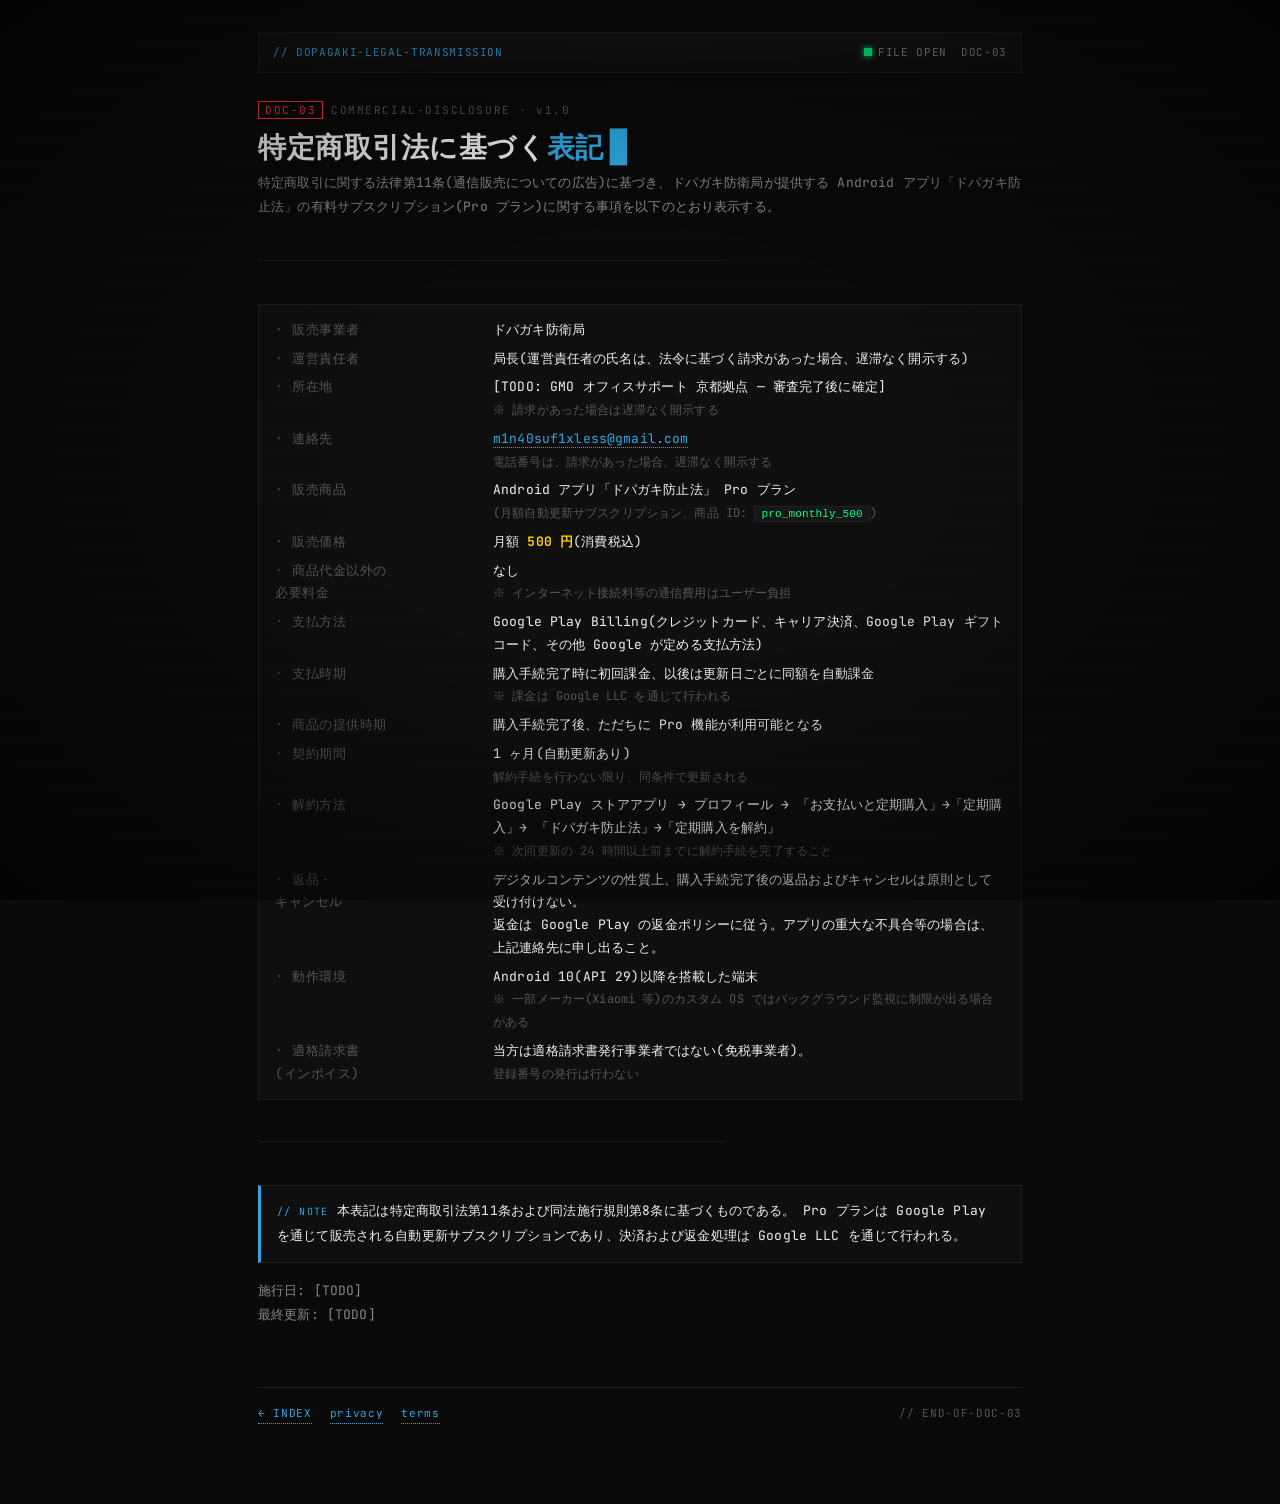
==== legal.html @ a241af57 "Add files via upload" ====
<!DOCTYPE html>
<html lang="ja">
<head>
<meta charset="UTF-8">
<meta name="viewport" content="width=device-width,initial-scale=1">
<title>特定商取引法に基づく表記 / ドパガキ防止法</title>
<meta name="description" content="ドパガキ防止法 特定商取引法に基づく表記">
<meta name="theme-color" content="#0A0A0A">
<link rel="stylesheet" href="assets/style.css">
</head>
<body>
<div class="frame">

  <div class="term-bar">
    <span class="left">// DOPAGAKI-LEGAL-TRANSMISSION</span>
    <span class="right">
      <span><span class="blink"></span>FILE OPEN</span>
      <span>DOC-03</span>
    </span>
  </div>

  <div class="eyebrow"><span class="tag">DOC-03</span>COMMERCIAL-DISCLOSURE · v1.0</div>
  <h1>特定商取引法に基づく<span class="accent">表記</span></h1>
  <p class="subhead">
    特定商取引に関する法律第11条(通信販売についての広告)に基づき、ドパガキ防衛局が提供する Android アプリ「ドパガキ防止法」の有料サブスクリプション(Pro プラン)に関する事項を以下のとおり表示する。
  </p>

  <pre class="ascii-rule">─────────────────────────────────────────────────────────────────</pre>

  <dl class="kv">
    <dt>販売事業者</dt>
    <dd>ドパガキ防衛局</dd>

    <dt>運営責任者</dt>
    <dd>局長(運営責任者の氏名は、法令に基づく請求があった場合、遅滞なく開示する)</dd>

    <dt>所在地</dt>
    <dd>
      [TODO: GMO オフィスサポート 京都拠点 — 審査完了後に確定]<br>
      <span style="color: var(--fg-muted); font-size: 12px;">※ 請求があった場合は遅滞なく開示する</span>
    </dd>

    <dt>連絡先</dt>
    <dd>
      <a href="mailto:m1n40suf1xless@gmail.com">m1n40suf1xless@gmail.com</a><br>
      <span style="color: var(--fg-muted); font-size: 12px;">電話番号は、請求があった場合、遅滞なく開示する</span>
    </dd>

    <dt>販売商品</dt>
    <dd>
      Android アプリ「ドパガキ防止法」 Pro プラン<br>
      <span style="color: var(--fg-muted); font-size: 12px;">(月額自動更新サブスクリプション、商品 ID: <code>pro_monthly_500</code>)</span>
    </dd>

    <dt>販売価格</dt>
    <dd>月額 <strong>500 円</strong>(消費税込)</dd>

    <dt>商品代金以外の<br>必要料金</dt>
    <dd>
      なし<br>
      <span style="color: var(--fg-muted); font-size: 12px;">※ インターネット接続料等の通信費用はユーザー負担</span>
    </dd>

    <dt>支払方法</dt>
    <dd>
      Google Play Billing(クレジットカード、キャリア決済、Google Play ギフトコード、その他 Google が定める支払方法)
    </dd>

    <dt>支払時期</dt>
    <dd>
      購入手続完了時に初回課金、以後は更新日ごとに同額を自動課金<br>
      <span style="color: var(--fg-muted); font-size: 12px;">※ 課金は Google LLC を通じて行われる</span>
    </dd>

    <dt>商品の提供時期</dt>
    <dd>購入手続完了後、ただちに Pro 機能が利用可能となる</dd>

    <dt>契約期間</dt>
    <dd>
      1 ヶ月(自動更新あり)<br>
      <span style="color: var(--fg-muted); font-size: 12px;">解約手続を行わない限り、同条件で更新される</span>
    </dd>

    <dt>解約方法</dt>
    <dd>
      Google Play ストアアプリ → プロフィール →
      「お支払いと定期購入」→「定期購入」→
      「ドパガキ防止法」→「定期購入を解約」<br>
      <span style="color: var(--fg-muted); font-size: 12px;">※ 次回更新の 24 時間以上前までに解約手続を完了すること</span>
    </dd>

    <dt>返品・<br>キャンセル</dt>
    <dd>
      デジタルコンテンツの性質上、購入手続完了後の返品およびキャンセルは原則として受け付けない。<br>
      返金は Google Play の返金ポリシーに従う。アプリの重大な不具合等の場合は、上記連絡先に申し出ること。
    </dd>

    <dt>動作環境</dt>
    <dd>
      Android 10(API 29)以降を搭載した端末<br>
      <span style="color: var(--fg-muted); font-size: 12px;">※ 一部メーカー(Xiaomi 等)のカスタム OS ではバックグラウンド監視に制限が出る場合がある</span>
    </dd>

    <dt>適格請求書<br>(インボイス)</dt>
    <dd>
      当方は適格請求書発行事業者ではない(免税事業者)。<br>
      <span style="color: var(--fg-muted); font-size: 12px;">登録番号の発行は行わない</span>
    </dd>
  </dl>

  <pre class="ascii-rule">─────────────────────────────────────────────────────────────────</pre>

  <div class="notice info">
    <div class="label">// NOTE</div>
    本表記は特定商取引法第11条および同法施行規則第8条に基づくものである。
    Pro プランは Google Play を通じて販売される自動更新サブスクリプションであり、決済および返金処理は Google LLC を通じて行われる。
  </div>

  <p class="subhead">
    施行日: [TODO]<br>
    最終更新: [TODO]
  </p>

  <footer class="term-footer">
    <span class="nav-links">
      <a href="index.html">← INDEX</a>
      <a href="privacy.html">privacy</a>
      <a href="terms.html">terms</a>
    </span>
    <span>// END-OF-DOC-03</span>
  </footer>

</div>
</body>
</html>
---- assets/style.css ----
/* ============================================================
   DOPAGAKI-LEGAL // STYLE TRANSMISSION v1
   ============================================================ */

@import url('https://fonts.googleapis.com/css2?family=JetBrains+Mono:wght@400;500;700&display=swap');

:root {
  --bg:        #0A0A0A;
  --bg-2:      #0F0F0F;
  --bg-3:      #161616;
  --fg:        #F0F0F0;
  --fg-sub:    #888888;
  --fg-muted:  #555555;
  --label:     #444444;
  --green:     #00FF88;
  --yellow:    #FFCC00;
  --orange:    #FF9933;
  --red:       #FF3344;
  --cyan:      #2EA7E0;
  --rule:      #1f1f1f;

  --mono: 'JetBrains Mono', 'Cica', 'BIZ UDGothic',
          'Noto Sans Mono CJK JP', 'Yu Gothic', 'Meiryo',
          ui-monospace, Consolas, monospace;
}

* { box-sizing: border-box; margin: 0; padding: 0; }

html { background: var(--bg); }

body {
  font-family: var(--mono);
  background: var(--bg);
  color: var(--fg);
  font-size: 14px;
  line-height: 1.75;
  letter-spacing: 0.01em;
  min-height: 100vh;
  padding: 0;
  font-feature-settings: "tnum" 1;
  text-rendering: optimizeLegibility;
  -webkit-font-smoothing: antialiased;
}

/* ---------- CRT scanlines + vignette + grain overlay ---------- */
body::before {
  content: '';
  position: fixed;
  inset: 0;
  pointer-events: none;
  background:
    repeating-linear-gradient(
      0deg,
      rgba(255,255,255,0.018) 0px,
      rgba(255,255,255,0.018) 1px,
      transparent 2px,
      transparent 3px
    );
  z-index: 9998;
  mix-blend-mode: overlay;
}

body::after {
  content: '';
  position: fixed;
  inset: 0;
  pointer-events: none;
  background:
    radial-gradient(ellipse at center,
      transparent 35%,
      rgba(0,0,0,0.55) 95%,
      rgba(0,0,0,0.85) 100%);
  z-index: 9999;
}

/* ---------- Layout ---------- */
.frame {
  max-width: 820px;
  margin: 0 auto;
  padding: 32px 28px 80px;
  position: relative;
}

/* ---------- Terminal header bar ---------- */
.term-bar {
  border: 1px solid var(--rule);
  background:
    linear-gradient(180deg, var(--bg-3) 0%, var(--bg-2) 100%);
  padding: 10px 14px;
  margin-bottom: 28px;
  display: flex;
  justify-content: space-between;
  align-items: center;
  flex-wrap: wrap;
  gap: 12px;
  font-size: 11px;
  letter-spacing: 0.06em;
}
.term-bar .left   { color: var(--cyan); }
.term-bar .right  { color: var(--fg-sub); display: flex; gap: 14px; align-items: center;}
.term-bar .blink  {
  display: inline-block;
  width: 8px; height: 8px;
  background: var(--green);
  margin-right: 6px;
  animation: pulse 1.6s ease-in-out infinite;
  box-shadow: 0 0 6px var(--green);
}
@keyframes pulse {
  0%,100% { opacity: 1; }
  50%     { opacity: 0.35; }
}

/* ---------- Eyebrow / file metadata ---------- */
.eyebrow {
  color: var(--fg-muted);
  font-size: 11px;
  letter-spacing: 0.14em;
  margin-bottom: 8px;
}
.eyebrow .tag {
  color: var(--red);
  padding: 1px 6px;
  border: 1px solid var(--red);
  margin-right: 8px;
}

/* ---------- Headings ---------- */
h1 {
  font-family: var(--mono);
  font-size: 28px;
  line-height: 1.3;
  font-weight: 700;
  letter-spacing: 0.02em;
  margin: 4px 0 6px;
  color: var(--fg);
}
h1 .accent { color: var(--cyan); }
h1::after {
  content: '█';
  display: inline-block;
  color: var(--cyan);
  margin-left: 6px;
  animation: cursor-blink 1.1s steps(1) infinite;
  vertical-align: baseline;
}
@keyframes cursor-blink {
  0%, 49%   { opacity: 1; }
  50%, 100% { opacity: 0; }
}

.subhead {
  color: var(--fg-sub);
  font-size: 13px;
  margin-bottom: 28px;
}

h2 {
  font-size: 16px;
  font-weight: 700;
  color: var(--cyan);
  letter-spacing: 0.04em;
  margin: 44px 0 14px;
  padding-bottom: 6px;
  border-bottom: 1px solid var(--rule);
}
h2::before {
  content: '> ';
  color: var(--fg-muted);
}

h3 {
  font-size: 13px;
  font-weight: 700;
  color: var(--yellow);
  letter-spacing: 0.04em;
  margin: 24px 0 8px;
}
h3::before {
  content: '// ';
  color: var(--fg-muted);
}

/* ---------- Body text ---------- */
p, li {
  color: var(--fg);
  font-size: 14px;
  line-height: 1.85;
  margin: 0 0 12px;
}

ul, ol {
  padding-left: 22px;
  margin: 0 0 14px;
}
li {
  margin-bottom: 6px;
}
li::marker {
  color: var(--cyan);
}

strong { color: var(--yellow); font-weight: 700; }
em     { color: var(--orange); font-style: normal; }

code {
  background: var(--bg-3);
  color: var(--green);
  padding: 1px 6px;
  border: 1px solid var(--rule);
  font-size: 0.92em;
}

/* ---------- Links ---------- */
a {
  color: var(--cyan);
  text-decoration: none;
  border-bottom: 1px dotted var(--cyan);
  transition: text-shadow 80ms linear, color 80ms linear;
}
a:hover {
  color: var(--fg);
  text-shadow: 1.5px 0 var(--red), -1.5px 0 var(--cyan);
  border-bottom-color: var(--red);
}

/* ---------- ASCII rule ---------- */
.ascii-rule {
  display: block;
  color: var(--rule);
  white-space: nowrap;
  overflow: hidden;
  font-size: 12px;
  margin: 32px 0;
  user-select: none;
  letter-spacing: 0;
}

/* ---------- Boxed notice (used for warnings / TODO blocks) ---------- */
.notice {
  border: 1px solid var(--rule);
  background: var(--bg-2);
  padding: 14px 16px;
  margin: 16px 0;
  font-size: 13px;
  position: relative;
}
.notice.warn   { border-left: 3px solid var(--red);    }
.notice.info   { border-left: 3px solid var(--cyan);   }
.notice.todo   { border-left: 3px solid var(--yellow); }
.notice .label {
  display: inline-block;
  color: var(--fg-muted);
  font-size: 10px;
  letter-spacing: 0.14em;
  margin-bottom: 4px;
}
.notice.warn   .label { color: var(--red);    }
.notice.info   .label { color: var(--cyan);   }
.notice.todo   .label { color: var(--yellow); }

/* ---------- Definition list (info tables) ---------- */
dl.kv {
  display: grid;
  grid-template-columns: minmax(140px, 200px) 1fr;
  gap: 6px 18px;
  border: 1px solid var(--rule);
  padding: 14px 16px;
  background: var(--bg-2);
  margin: 16px 0 24px;
  font-size: 13px;
}
dl.kv dt {
  color: var(--fg-muted);
  letter-spacing: 0.04em;
}
dl.kv dt::before {
  content: '· ';
  color: var(--label);
}
dl.kv dd {
  color: var(--fg);
}

/* ---------- Footer / nav ---------- */
.term-footer {
  margin-top: 60px;
  padding-top: 16px;
  border-top: 1px solid var(--rule);
  display: flex;
  justify-content: space-between;
  flex-wrap: wrap;
  gap: 12px;
  font-size: 11px;
  letter-spacing: 0.06em;
  color: var(--fg-muted);
}
.term-footer .nav-links {
  display: flex;
  gap: 18px;
}

/* ---------- Index page specific ---------- */
.doc-grid {
  display: grid;
  grid-template-columns: 1fr;
  gap: 14px;
  margin: 36px 0;
}
.doc-card {
  display: block;
  border: 1px solid var(--rule);
  background: var(--bg-2);
  padding: 18px 20px;
  text-decoration: none;
  color: var(--fg);
  border-bottom: 1px solid var(--rule);
  transition: background 100ms linear, border-color 100ms linear;
  position: relative;
}
.doc-card:hover {
  background: var(--bg-3);
  border-color: var(--cyan);
  text-shadow: none;
}
.doc-card .doc-id {
  font-size: 10px;
  color: var(--fg-muted);
  letter-spacing: 0.14em;
  margin-bottom: 6px;
}
.doc-card .doc-title {
  font-size: 16px;
  font-weight: 700;
  color: var(--fg);
  margin-bottom: 4px;
}
.doc-card .doc-title .accent { color: var(--cyan); }
.doc-card .doc-desc {
  font-size: 12px;
  color: var(--fg-sub);
  line-height: 1.6;
}
.doc-card::after {
  content: '→';
  position: absolute;
  right: 20px;
  top: 50%;
  transform: translateY(-50%);
  color: var(--fg-muted);
  font-size: 18px;
  transition: color 100ms linear, transform 100ms linear;
}
.doc-card:hover::after {
  color: var(--cyan);
  transform: translateY(-50%) translateX(4px);
}

/* ---------- Big index hero ---------- */
.hero {
  margin: 14px 0 28px;
}
.hero .hero-id {
  font-size: 11px;
  color: var(--fg-muted);
  letter-spacing: 0.18em;
  margin-bottom: 12px;
}
.hero .hero-title {
  font-size: 36px;
  line-height: 1.2;
  font-weight: 700;
  letter-spacing: 0.01em;
}
.hero .hero-title .accent { color: var(--cyan); }
.hero .hero-sub {
  color: var(--fg-sub);
  font-size: 13px;
  margin-top: 8px;
  line-height: 1.7;
}

/* ---------- Responsive ---------- */
@media (max-width: 560px) {
  .frame { padding: 22px 16px 60px; }
  .hero .hero-title { font-size: 26px; }
  h1 { font-size: 22px; }
  h2 { font-size: 15px; }
  dl.kv { grid-template-columns: 1fr; gap: 2px 0; }
  dl.kv dd { margin-bottom: 10px; padding-left: 12px; }
  .term-bar { font-size: 10px; }
}

/* ---------- Selection ---------- */
::selection {
  background: var(--cyan);
  color: var(--bg);
}

/* ---------- Scrollbar (WebKit) ---------- */
::-webkit-scrollbar { width: 10px; height: 10px; }
::-webkit-scrollbar-track { background: var(--bg); }
::-webkit-scrollbar-thumb { background: var(--bg-3); border: 1px solid var(--rule); }
::-webkit-scrollbar-thumb:hover { background: var(--rule); }
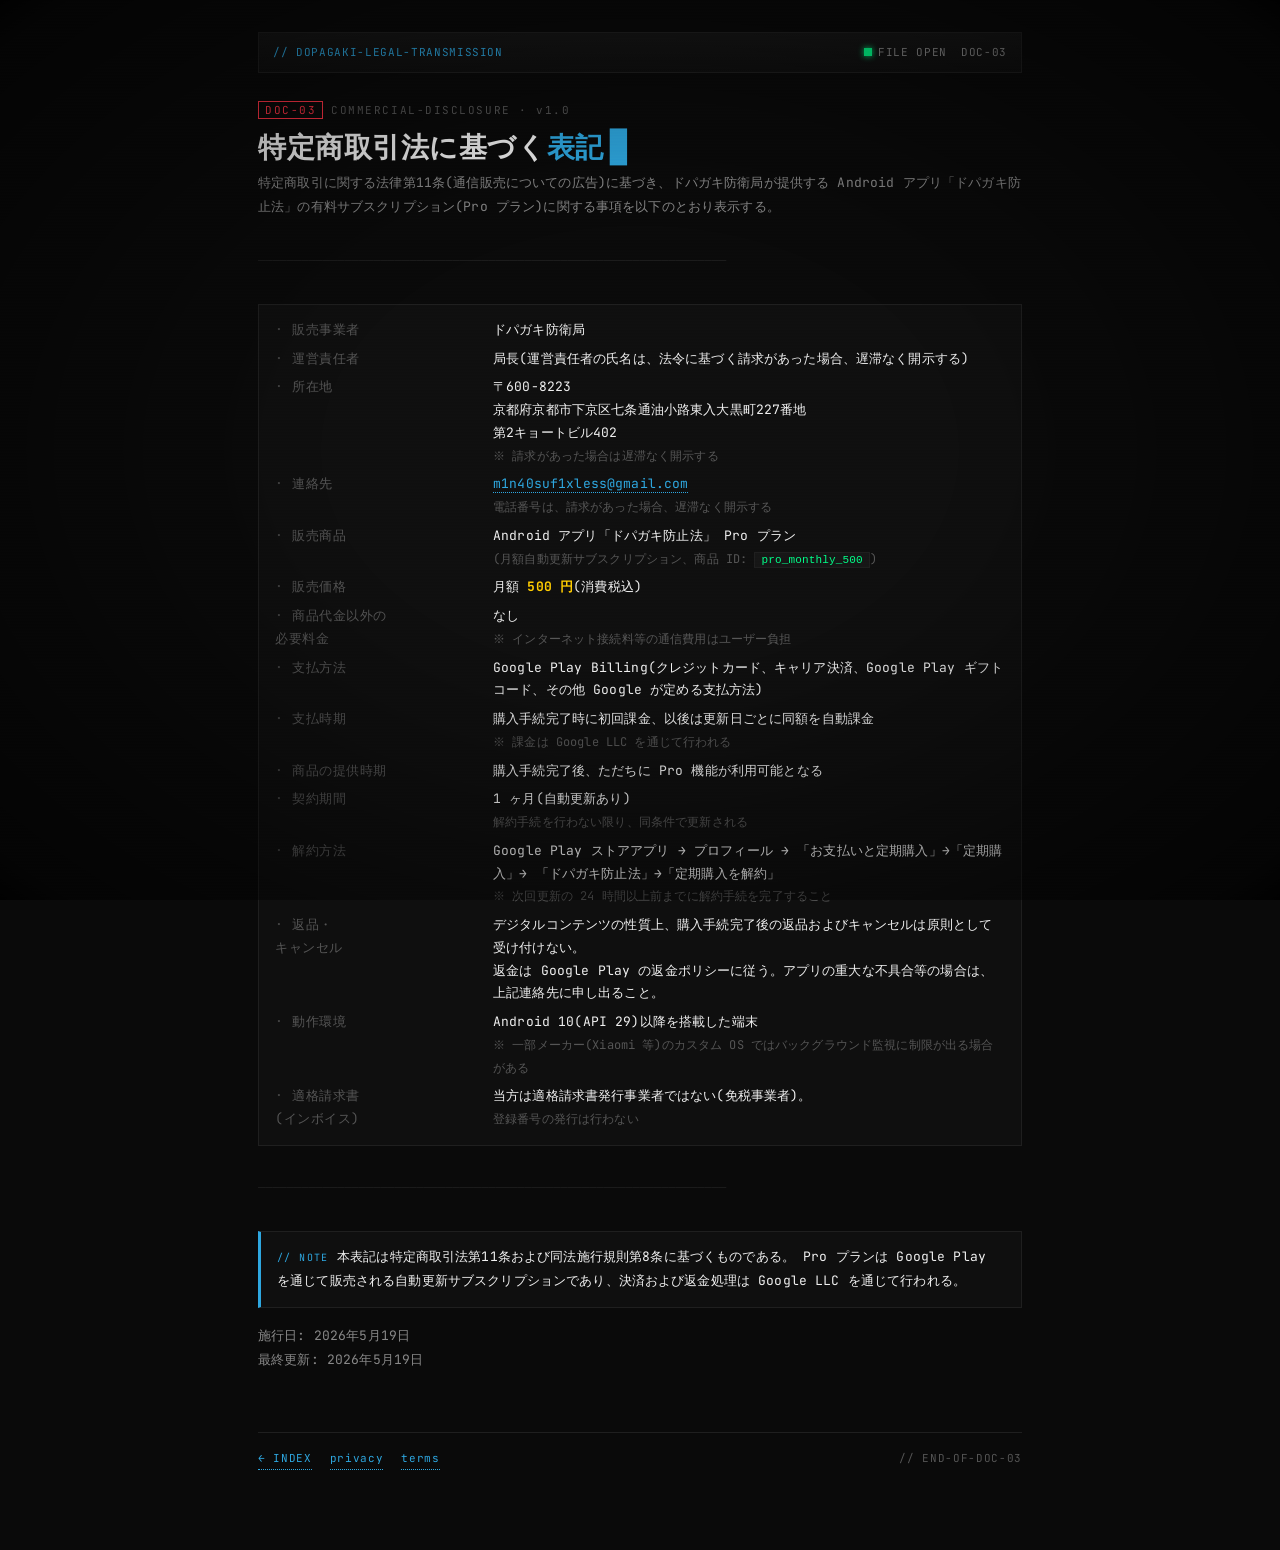
==== commit 8a882970: "Add files via upload" ====
--- a/legal.html
+++ b/legal.html
@@ -36,7 +36,9 @@
 
     <dt>所在地</dt>
     <dd>
-      [TODO: GMO オフィスサポート 京都拠点 — 審査完了後に確定]<br>
+      〒600-8223<br>
+      京都府京都市下京区七条通油小路東入大黒町227番地<br>
+      第2キョートビル402<br>
       <span style="color: var(--fg-muted); font-size: 12px;">※ 請求があった場合は遅滞なく開示する</span>
     </dd>
 
@@ -117,8 +119,8 @@
   </div>
 
   <p class="subhead">
-    施行日: [TODO]<br>
-    最終更新: [TODO]
+    施行日: 2026年5月19日<br>
+    最終更新: 2026年5月19日
   </p>
 
   <footer class="term-footer">
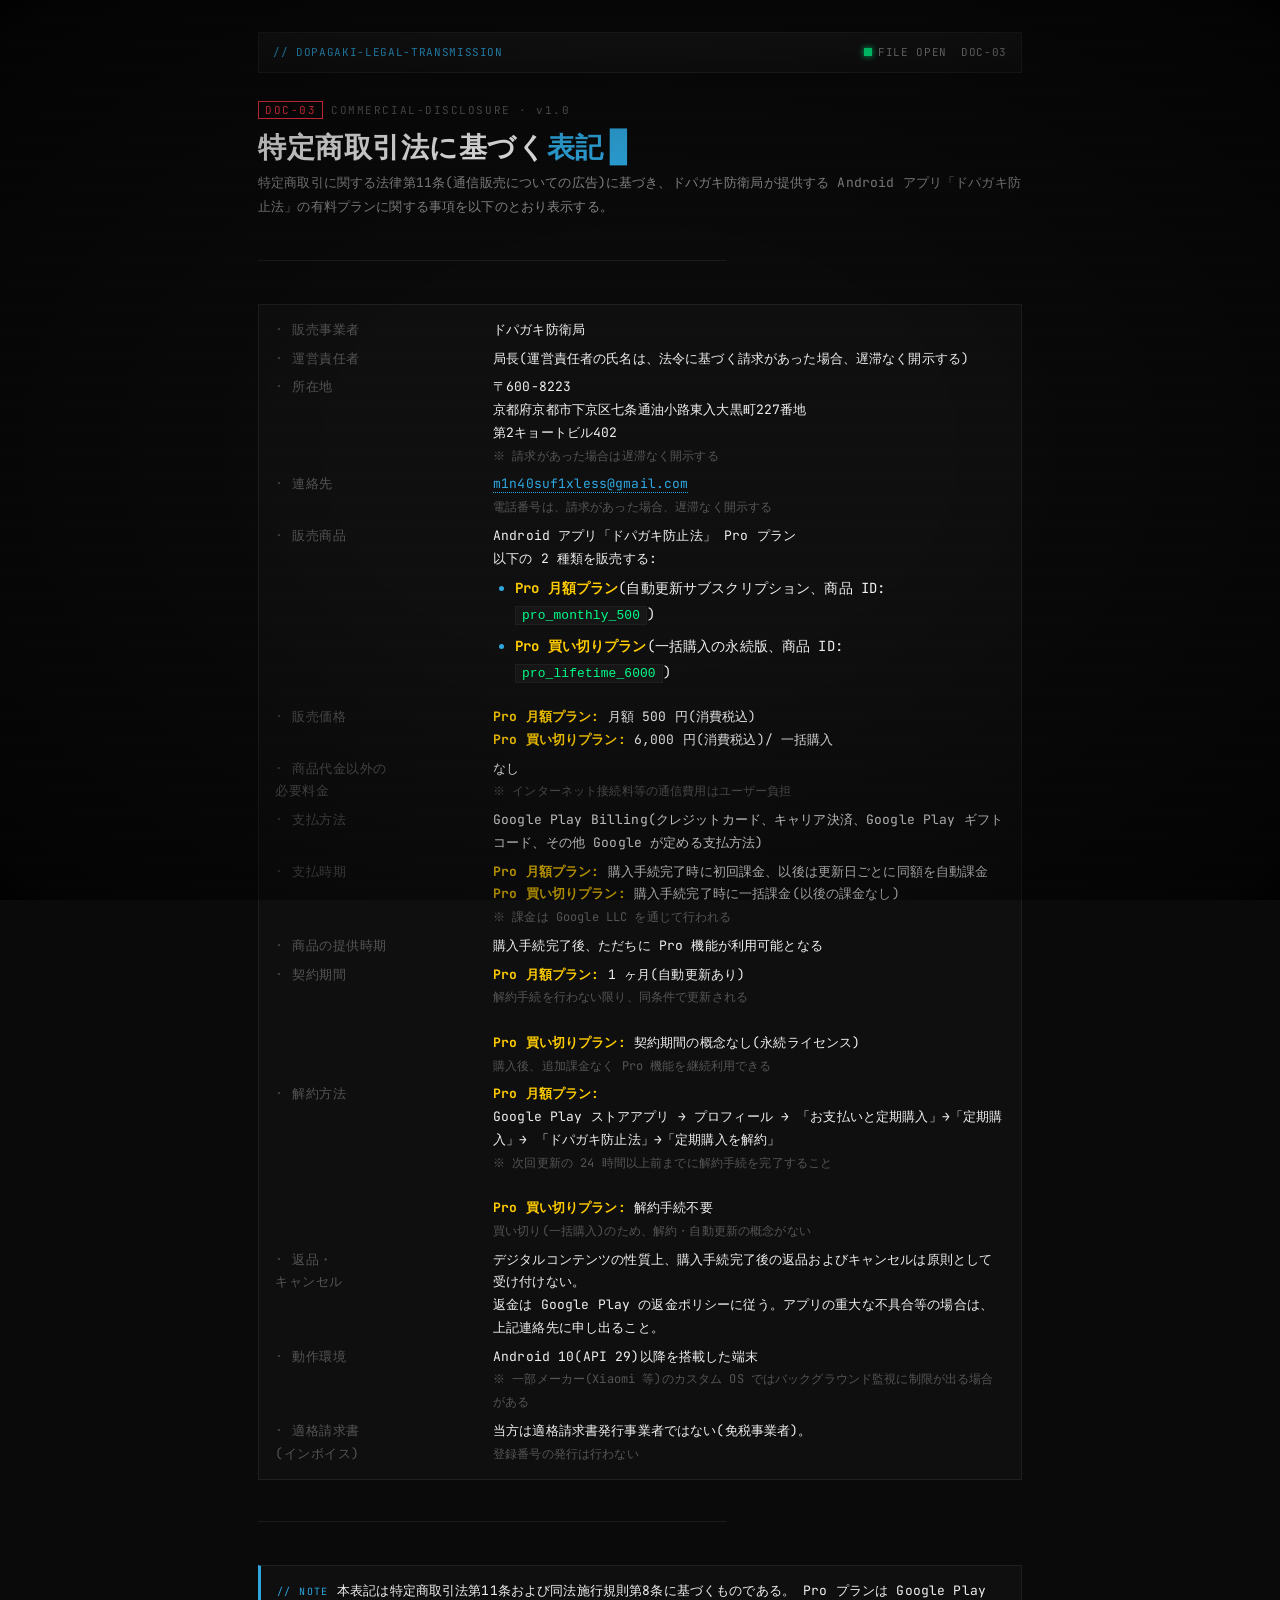
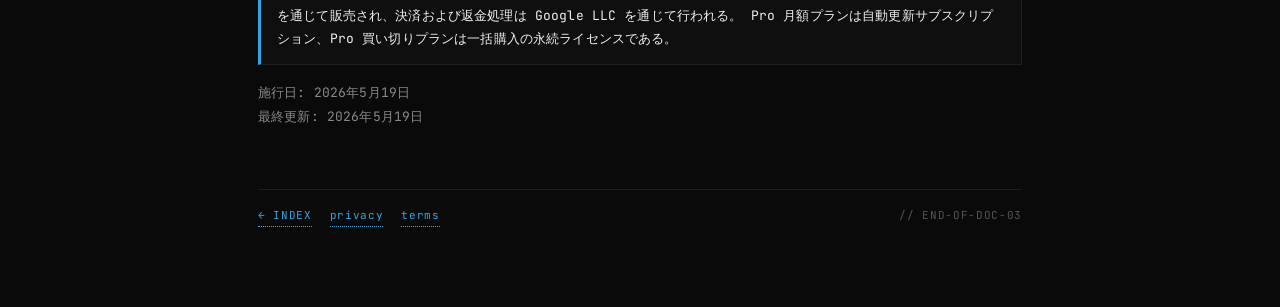
==== commit a03c4382: "買い切りプラン ¥6,000 を追加 / 第6条再構成 / 6.6 買切特性 + 6.9 サービス終了時取扱い追加" ====
--- a/legal.html
+++ b/legal.html
@@ -22,7 +22,7 @@
   <div class="eyebrow"><span class="tag">DOC-03</span>COMMERCIAL-DISCLOSURE · v1.0</div>
   <h1>特定商取引法に基づく<span class="accent">表記</span></h1>
   <p class="subhead">
-    特定商取引に関する法律第11条(通信販売についての広告)に基づき、ドパガキ防衛局が提供する Android アプリ「ドパガキ防止法」の有料サブスクリプション(Pro プラン)に関する事項を以下のとおり表示する。
+    特定商取引に関する法律第11条(通信販売についての広告)に基づき、ドパガキ防衛局が提供する Android アプリ「ドパガキ防止法」の有料プランに関する事項を以下のとおり表示する。
   </p>
 
   <pre class="ascii-rule">─────────────────────────────────────────────────────────────────</pre>
@@ -51,11 +51,18 @@
     <dt>販売商品</dt>
     <dd>
       Android アプリ「ドパガキ防止法」 Pro プラン<br>
-      <span style="color: var(--fg-muted); font-size: 12px;">(月額自動更新サブスクリプション、商品 ID: <code>pro_monthly_500</code>)</span>
+      以下の 2 種類を販売する:
+      <ul style="margin-top: 6px;">
+        <li><strong>Pro 月額プラン</strong>(自動更新サブスクリプション、商品 ID: <code>pro_monthly_500</code>)</li>
+        <li><strong>Pro 買い切りプラン</strong>(一括購入の永続版、商品 ID: <code>pro_lifetime_6000</code>)</li>
+      </ul>
     </dd>
 
     <dt>販売価格</dt>
-    <dd>月額 <strong>500 円</strong>(消費税込)</dd>
+    <dd>
+      <strong>Pro 月額プラン:</strong> 月額 500 円(消費税込)<br>
+      <strong>Pro 買い切りプラン:</strong> 6,000 円(消費税込)/ 一括購入
+    </dd>
 
     <dt>商品代金以外の<br>必要料金</dt>
     <dd>
@@ -70,7 +77,8 @@
 
     <dt>支払時期</dt>
     <dd>
-      購入手続完了時に初回課金、以後は更新日ごとに同額を自動課金<br>
+      <strong>Pro 月額プラン:</strong> 購入手続完了時に初回課金、以後は更新日ごとに同額を自動課金<br>
+      <strong>Pro 買い切りプラン:</strong> 購入手続完了時に一括課金(以後の課金なし)<br>
       <span style="color: var(--fg-muted); font-size: 12px;">※ 課金は Google LLC を通じて行われる</span>
     </dd>
 
@@ -79,16 +87,21 @@
 
     <dt>契約期間</dt>
     <dd>
-      1 ヶ月(自動更新あり)<br>
-      <span style="color: var(--fg-muted); font-size: 12px;">解約手続を行わない限り、同条件で更新される</span>
+      <strong>Pro 月額プラン:</strong> 1 ヶ月(自動更新あり)<br>
+      <span style="color: var(--fg-muted); font-size: 12px;">解約手続を行わない限り、同条件で更新される</span><br><br>
+      <strong>Pro 買い切りプラン:</strong> 契約期間の概念なし(永続ライセンス)<br>
+      <span style="color: var(--fg-muted); font-size: 12px;">購入後、追加課金なく Pro 機能を継続利用できる</span>
     </dd>
 
     <dt>解約方法</dt>
     <dd>
+      <strong>Pro 月額プラン:</strong><br>
       Google Play ストアアプリ → プロフィール →
       「お支払いと定期購入」→「定期購入」→
       「ドパガキ防止法」→「定期購入を解約」<br>
-      <span style="color: var(--fg-muted); font-size: 12px;">※ 次回更新の 24 時間以上前までに解約手続を完了すること</span>
+      <span style="color: var(--fg-muted); font-size: 12px;">※ 次回更新の 24 時間以上前までに解約手続を完了すること</span><br><br>
+      <strong>Pro 買い切りプラン:</strong> 解約手続不要<br>
+      <span style="color: var(--fg-muted); font-size: 12px;">買い切り(一括購入)のため、解約・自動更新の概念がない</span>
     </dd>
 
     <dt>返品・<br>キャンセル</dt>
@@ -115,7 +128,8 @@
   <div class="notice info">
     <div class="label">// NOTE</div>
     本表記は特定商取引法第11条および同法施行規則第8条に基づくものである。
-    Pro プランは Google Play を通じて販売される自動更新サブスクリプションであり、決済および返金処理は Google LLC を通じて行われる。
+    Pro プランは Google Play を通じて販売され、決済および返金処理は Google LLC を通じて行われる。
+    Pro 月額プランは自動更新サブスクリプション、Pro 買い切りプランは一括購入の永続ライセンスである。
   </div>
 
   <p class="subhead">
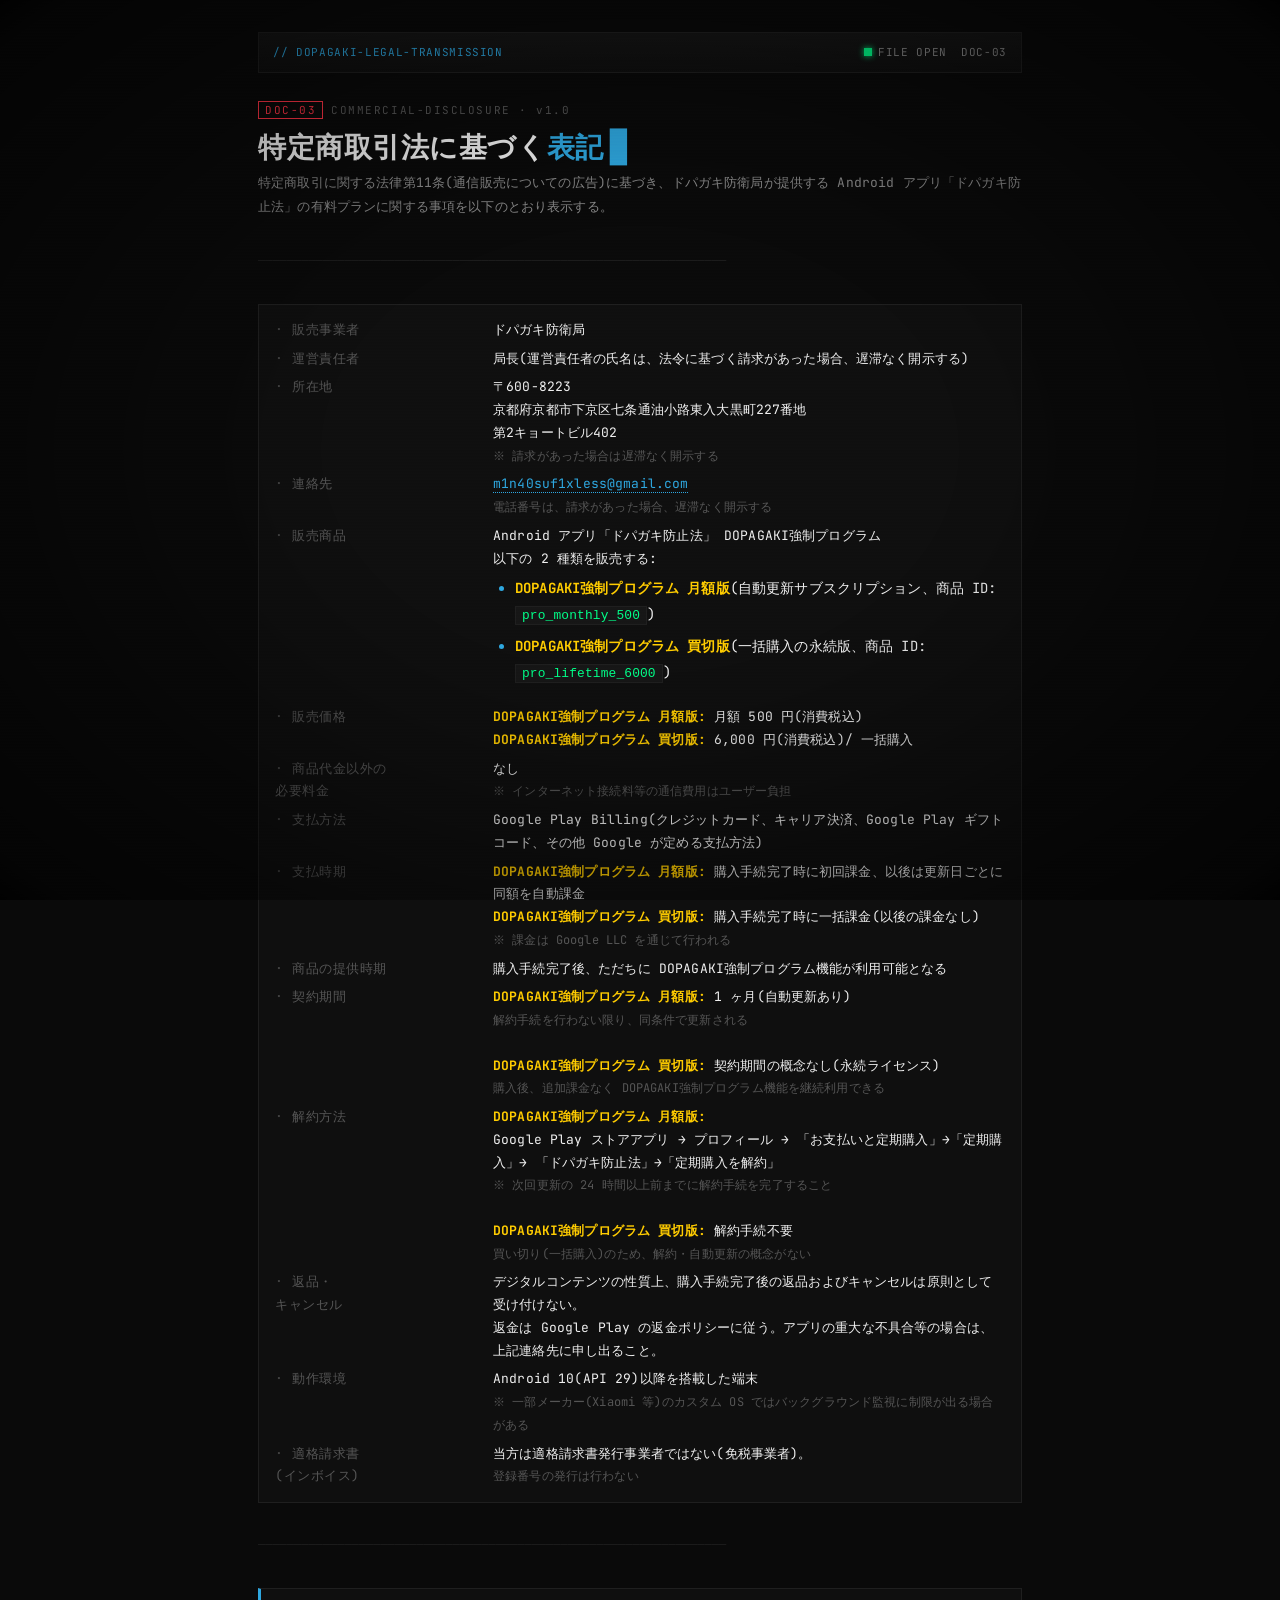
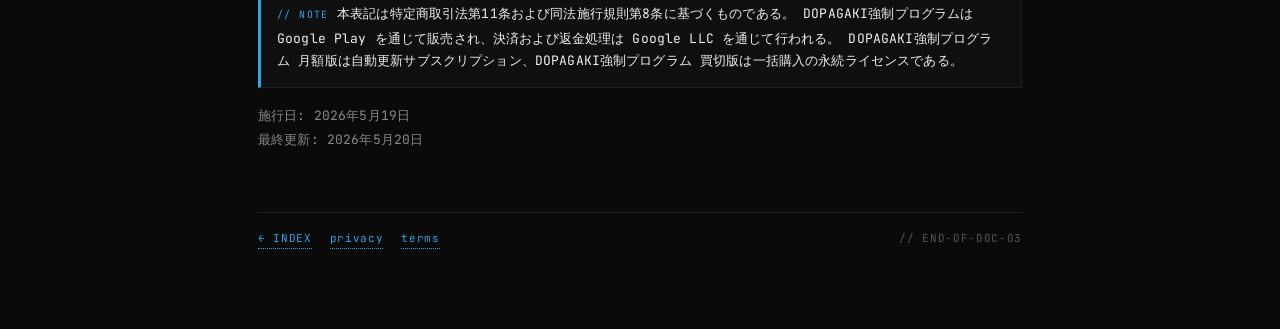
==== commit 8885de44: "v8: Rename Pro Plan to DOPAGAKI強制プログラム" ====
--- a/legal.html
+++ b/legal.html
@@ -50,18 +50,18 @@
 
     <dt>販売商品</dt>
     <dd>
-      Android アプリ「ドパガキ防止法」 Pro プラン<br>
+      Android アプリ「ドパガキ防止法」 DOPAGAKI強制プログラム<br>
       以下の 2 種類を販売する:
       <ul style="margin-top: 6px;">
-        <li><strong>Pro 月額プラン</strong>(自動更新サブスクリプション、商品 ID: <code>pro_monthly_500</code>)</li>
-        <li><strong>Pro 買い切りプラン</strong>(一括購入の永続版、商品 ID: <code>pro_lifetime_6000</code>)</li>
+        <li><strong>DOPAGAKI強制プログラム 月額版</strong>(自動更新サブスクリプション、商品 ID: <code>pro_monthly_500</code>)</li>
+        <li><strong>DOPAGAKI強制プログラム 買切版</strong>(一括購入の永続版、商品 ID: <code>pro_lifetime_6000</code>)</li>
       </ul>
     </dd>
 
     <dt>販売価格</dt>
     <dd>
-      <strong>Pro 月額プラン:</strong> 月額 500 円(消費税込)<br>
-      <strong>Pro 買い切りプラン:</strong> 6,000 円(消費税込)/ 一括購入
+      <strong>DOPAGAKI強制プログラム 月額版:</strong> 月額 500 円(消費税込)<br>
+      <strong>DOPAGAKI強制プログラム 買切版:</strong> 6,000 円(消費税込)/ 一括購入
     </dd>
 
     <dt>商品代金以外の<br>必要料金</dt>
@@ -77,30 +77,30 @@
 
     <dt>支払時期</dt>
     <dd>
-      <strong>Pro 月額プラン:</strong> 購入手続完了時に初回課金、以後は更新日ごとに同額を自動課金<br>
-      <strong>Pro 買い切りプラン:</strong> 購入手続完了時に一括課金(以後の課金なし)<br>
+      <strong>DOPAGAKI強制プログラム 月額版:</strong> 購入手続完了時に初回課金、以後は更新日ごとに同額を自動課金<br>
+      <strong>DOPAGAKI強制プログラム 買切版:</strong> 購入手続完了時に一括課金(以後の課金なし)<br>
       <span style="color: var(--fg-muted); font-size: 12px;">※ 課金は Google LLC を通じて行われる</span>
     </dd>
 
     <dt>商品の提供時期</dt>
-    <dd>購入手続完了後、ただちに Pro 機能が利用可能となる</dd>
+    <dd>購入手続完了後、ただちに DOPAGAKI強制プログラム機能が利用可能となる</dd>
 
     <dt>契約期間</dt>
     <dd>
-      <strong>Pro 月額プラン:</strong> 1 ヶ月(自動更新あり)<br>
+      <strong>DOPAGAKI強制プログラム 月額版:</strong> 1 ヶ月(自動更新あり)<br>
       <span style="color: var(--fg-muted); font-size: 12px;">解約手続を行わない限り、同条件で更新される</span><br><br>
-      <strong>Pro 買い切りプラン:</strong> 契約期間の概念なし(永続ライセンス)<br>
-      <span style="color: var(--fg-muted); font-size: 12px;">購入後、追加課金なく Pro 機能を継続利用できる</span>
+      <strong>DOPAGAKI強制プログラム 買切版:</strong> 契約期間の概念なし(永続ライセンス)<br>
+      <span style="color: var(--fg-muted); font-size: 12px;">購入後、追加課金なく DOPAGAKI強制プログラム機能を継続利用できる</span>
     </dd>
 
     <dt>解約方法</dt>
     <dd>
-      <strong>Pro 月額プラン:</strong><br>
+      <strong>DOPAGAKI強制プログラム 月額版:</strong><br>
       Google Play ストアアプリ → プロフィール →
       「お支払いと定期購入」→「定期購入」→
       「ドパガキ防止法」→「定期購入を解約」<br>
       <span style="color: var(--fg-muted); font-size: 12px;">※ 次回更新の 24 時間以上前までに解約手続を完了すること</span><br><br>
-      <strong>Pro 買い切りプラン:</strong> 解約手続不要<br>
+      <strong>DOPAGAKI強制プログラム 買切版:</strong> 解約手続不要<br>
       <span style="color: var(--fg-muted); font-size: 12px;">買い切り(一括購入)のため、解約・自動更新の概念がない</span>
     </dd>
 
@@ -128,13 +128,13 @@
   <div class="notice info">
     <div class="label">// NOTE</div>
     本表記は特定商取引法第11条および同法施行規則第8条に基づくものである。
-    Pro プランは Google Play を通じて販売され、決済および返金処理は Google LLC を通じて行われる。
-    Pro 月額プランは自動更新サブスクリプション、Pro 買い切りプランは一括購入の永続ライセンスである。
+    DOPAGAKI強制プログラムは Google Play を通じて販売され、決済および返金処理は Google LLC を通じて行われる。
+    DOPAGAKI強制プログラム 月額版は自動更新サブスクリプション、DOPAGAKI強制プログラム 買切版は一括購入の永続ライセンスである。
   </div>
 
   <p class="subhead">
     施行日: 2026年5月19日<br>
-    最終更新: 2026年5月19日
+    最終更新: 2026年5月20日
   </p>
 
   <footer class="term-footer">
